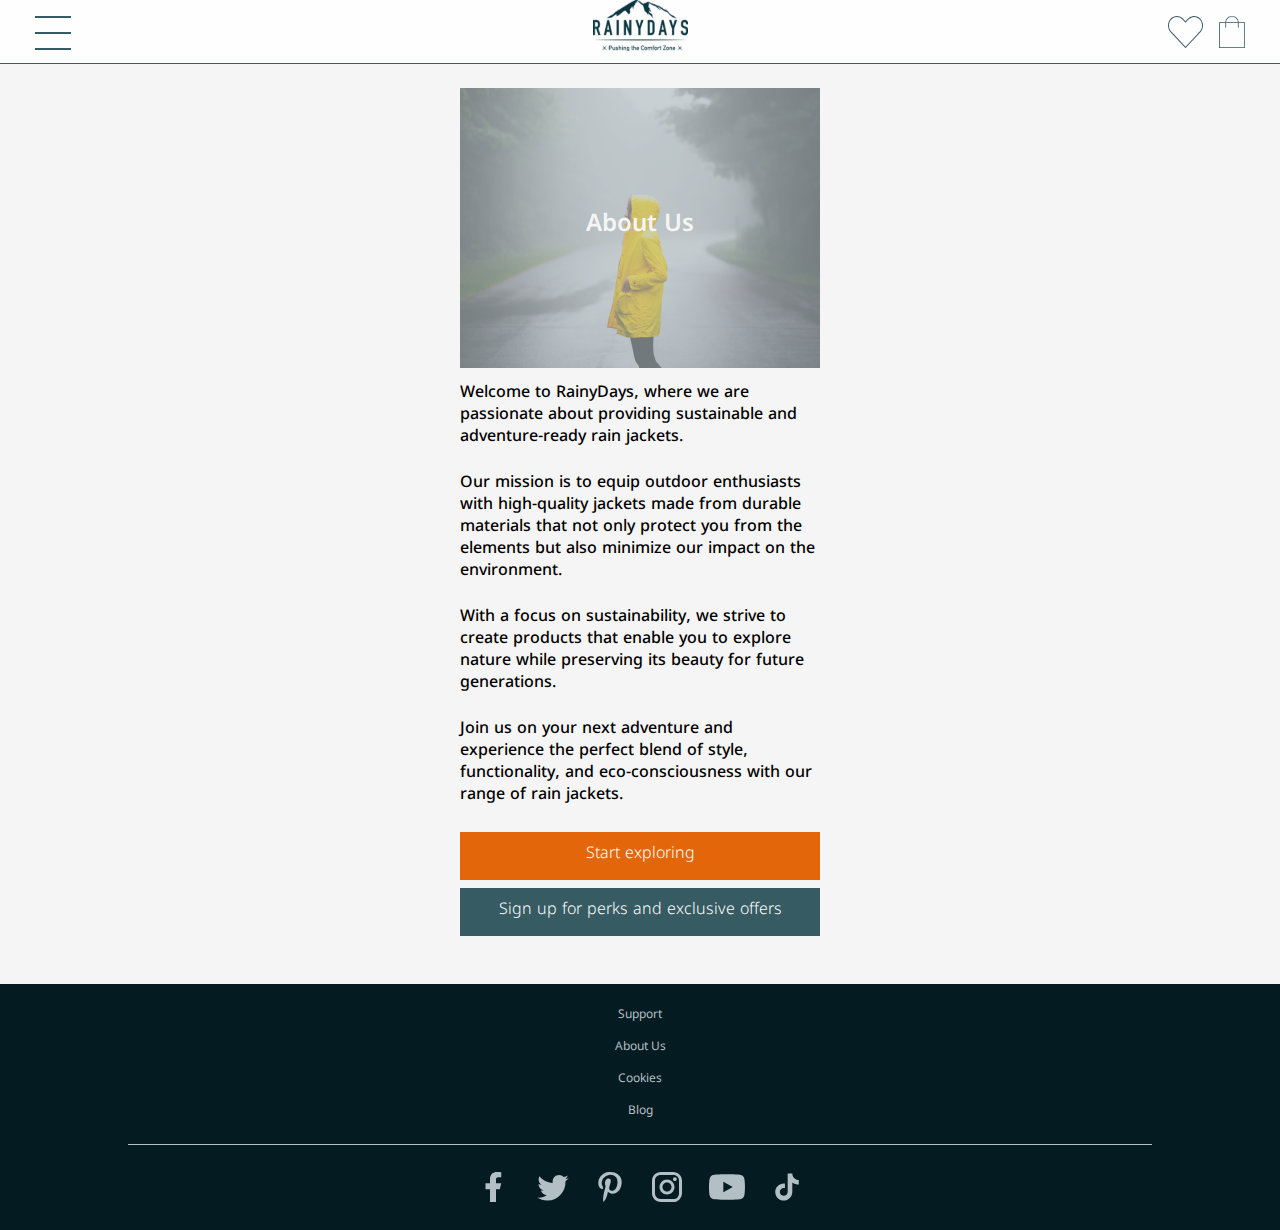
==== about.html @ fbd17219 "Finished about page" ====
<!DOCTYPE html>
<html lang="en">
<head>
    <link rel="preconnect" href="https://fonts.googleapis.com">
    <link rel="preconnect" href="https://fonts.gstatic.com" crossorigin>
    <link href="https://fonts.googleapis.com/css2?family=Noto+Sans+Kannada:wght@300;400;500;600;700&display=swap"
          rel="stylesheet">
    <meta name="viewport" content="width=device-width, initial-scale=1.0">
    <meta charset="UTF-8">
    <link rel="stylesheet" type="text/css" href="CSS/about.css"/>
    <title>Checkout</title>
</head>
<body>

<header>
    <nav>
        <div class="nav-left">
            <a>
                <svg width="36" height="34" viewBox="0 0 36 34" fill="none" xmlns="http://www.w3.org/2000/svg">
                    <line x1="36" y1="1" x2="-7.15277e-08" y2="0.999996" stroke="#365B63" stroke-width="2"/>
                    <line x1="36" y1="33" x2="-7.15277e-08" y2="33" stroke="#365B63" stroke-width="2"/>
                    <line x1="36" y1="17" x2="-7.15277e-08" y2="17" stroke="#365B63" stroke-width="2"/>
                </svg>
            </a>
        </div>
        <div class="nav-right">
            <div class="nav-right-heart">
                <a>
                    <svg width="35" height="32" viewBox="0 0 35 32" fill="none" xmlns="http://www.w3.org/2000/svg">
                        <path d="M8.88546 0C6.60737 0 4.3276 0.929195 2.596 2.78883C-0.867218 6.50797 -0.863445 12.4801 2.596 16.2025L17.1347 31.8442C17.1802 31.8933 17.2354 31.9325 17.2969 31.9593C17.3583 31.9861 17.4246 32 17.4917 32C17.5588 32 17.6251 31.9861 17.6865 31.9593C17.748 31.9325 17.8032 31.8933 17.8487 31.8442C22.7019 26.6323 27.5495 21.4298 32.4026 16.2177C35.8658 12.4985 35.8658 6.53845 32.4026 2.81914C28.9394 -0.900176 23.2869 -0.900254 19.8237 2.81914L17.4993 5.30484L15.1597 2.78883C13.4281 0.929195 11.1635 0 8.88546 0ZM8.88546 0.954871C10.8959 0.954871 12.9064 1.78628 14.4609 3.45572L17.1499 6.35065C17.1954 6.39978 17.2506 6.43897 17.3121 6.46578C17.3735 6.49259 17.4398 6.50645 17.5069 6.50645C17.574 6.50645 17.6403 6.49259 17.7017 6.46578C17.7632 6.43897 17.8184 6.39978 17.8639 6.35065L20.5377 3.47088C23.6467 0.13188 28.5796 0.131948 31.6886 3.47088C34.7976 6.8098 34.7976 12.212 31.6886 15.5508C26.9549 20.6346 22.233 25.7298 17.4993 30.8135L3.31002 15.5356C0.203603 12.1931 0.201026 6.79446 3.31002 3.45572C4.86453 1.78628 6.87499 0.954871 8.88546 0.954871Z"
                              fill="#365B63"/>
                    </svg>
                </a>
            </div>
            <div class="nav-right-bag">
                <a>
                    <svg width="26" height="32" viewBox="0 0 26 32" fill="none" xmlns="http://www.w3.org/2000/svg">
                        <path d="M26 6.25061H19.6585C19.4604 2.75184 16.5671 0 13 0C9.43293 0 6.53963 2.75184 6.34146 6.25061H0V32H25.9604V6.25061H26ZM13 0.786241C16.1311 0.786241 18.6677 3.18428 18.8659 6.25061H7.13415C7.33232 3.22359 9.8689 0.786241 13 0.786241ZM25.2073 31.2138H0.792683V7.03686H6.30183V11.4005C6.30183 11.6364 6.46036 11.7936 6.69817 11.7936C6.93597 11.7936 7.09451 11.6364 7.09451 11.4005V7.03686H18.9055V11.4005C18.9055 11.6364 19.064 11.7936 19.3018 11.7936C19.5396 11.7936 19.6982 11.6364 19.6982 11.4005V7.03686H25.2073V31.2138Z"
                              fill="#365B63"/>
                    </svg>
                </a>
            </div>
        </div>
    </nav>
    <div class="nav-center">
        <a href="index.html">
            <svg width="95" height="51" viewBox="0 0 95 51" fill="none" xmlns="http://www.w3.org/2000/svg"
                 xmlns:xlink="http://www.w3.org/1999/xlink">
                <rect width="95" height="51" fill="url(#pattern0)"/>
                <defs>
                    <pattern id="pattern0" patternContentUnits="objectBoundingBox" width="1" height="1">
                        <use xlink:href="#image0_1_504" transform="matrix(0.00105374 0 0 0.00196285 0 -0.0015083)"/>
                    </pattern>
                    <image id="image0_1_504" width="949" height="511"
                           xlink:href="[data-uri]"/>
                </defs>
            </svg>
        </a>
    </div>
</header>

<main>
    <div class="banner">
        <h1>
            About Us
        </h1>
    </div>

    <article>
        <div>
            Welcome to RainyDays, where we are passionate about providing sustainable and adventure-ready rain jackets.
        </div>
        <div>
            Our mission is to equip outdoor enthusiasts with high-quality jackets made from durable materials that not only protect you from the elements but also minimize our impact on the environment.
        </div>
        <div>
            With a focus on sustainability, we strive to create products that enable you to explore nature while preserving its beauty for future generations.
        </div>
        <div>
            Join us on your next adventure and experience the perfect blend of style, functionality, and eco-consciousness with our range of rain jackets.
        </div>
    </article>

    <button class="explore-btn">
        <a href="products.html">
            Start exploring
        </a>
    </button>

    <button class="sign-up-btn">
        <a href="index.html">
            Sign up for perks and exclusive offers
        </a>
    </button>

</main>

<footer>
    <ul class="footer-links">
        <li>Support</li>
        <li>About Us</li>
        <li>Cookies</li>
        <li>Blog</li>
    </ul>
    <div class="footer-line">
    </div>
    <ul class="footer-social-icons">
        <li>
            <a>
                <svg width="36" height="36" viewBox="0 0 36 36" fill="none" xmlns="http://www.w3.org/2000/svg">
                    <path d="M21 20.25H24.75L26.25 14.25H21V11.25C21 9.705 21 8.25 24 8.25H26.25V3.21C25.761 3.1455 23.9145 3 21.9645 3C17.892 3 15 5.4855 15 10.05V14.25H10.5V20.25H15V33H21V20.25Z"
                          fill="#B2BFC4"/>
                </svg>
            </a>
        </li>
        <li>
            <a>
                <svg width="36" height="36" viewBox="0 0 36 36" fill="none" xmlns="http://www.w3.org/2000/svg">
                    <path d="M33.69 9C32.535 9.525 31.29 9.87 30 10.035C31.32 9.24 32.34 7.98 32.82 6.465C31.575 7.215 30.195 7.74 28.74 8.04C27.555 6.75 25.89 6 24 6C20.475 6 17.595 8.88 17.595 12.435C17.595 12.945 17.655 13.44 17.76 13.905C12.42 13.635 7.66503 11.07 4.50003 7.185C3.94503 8.13 3.63003 9.24 3.63003 10.41C3.63003 12.645 4.75503 14.625 6.49503 15.75C5.43003 15.75 4.44003 15.45 3.57003 15V15.045C3.57003 18.165 5.79003 20.775 8.73003 21.36C7.78612 21.6183 6.79517 21.6543 5.83503 21.465C6.24244 22.7437 7.04033 23.8626 8.11655 24.6644C9.19277 25.4662 10.4932 25.9105 11.835 25.935C9.56047 27.7357 6.74102 28.709 3.84003 28.695C3.33003 28.695 2.82003 28.665 2.31003 28.605C5.16003 30.435 8.55003 31.5 12.18 31.5C24 31.5 30.495 21.69 30.495 13.185C30.495 12.9 30.495 12.63 30.48 12.345C31.74 11.445 32.82 10.305 33.69 9Z"
                          fill="#B2BFC4"/>
                </svg>
            </a>
        </li>
        <li>
            <a>
                <svg width="30" height="30" viewBox="0 0 30 30" fill="none" xmlns="http://www.w3.org/2000/svg">
                    <g clip-path="url(#clip0_1_566)">
                        <path d="M12.9255 19.8405C12.1365 23.9715 11.175 27.9315 8.32348 30C7.44448 23.757 9.61498 19.0695 10.6245 14.0925C8.90398 11.1975 10.8315 5.37447 14.457 6.80997C18.9195 8.57397 10.593 17.568 16.182 18.693C22.0185 19.8645 24.4005 8.56797 20.781 4.89447C15.5535 -0.41253 5.56198 4.76997 6.79198 12.3675C7.09048 14.2245 9.00898 14.787 7.55848 17.3505C4.21198 16.6095 3.21298 13.9695 3.34198 10.4505C3.54898 4.69047 8.51548 0.65997 13.4985 0.10047C19.8 -0.60603 25.7145 2.41497 26.532 8.34147C27.4515 15.033 23.688 22.281 16.9485 21.759C15.1215 21.6165 14.3565 20.7105 12.9255 19.8405Z"
                              fill="#B2BFC4"/>
                    </g>
                    <defs>
                        <clipPath id="clip0_1_566">
                            <rect width="30" height="30" fill="white"/>
                        </clipPath>
                    </defs>
                </svg>
            </a>
        </li>
        <li>
            <a>
                <svg width="36" height="36" viewBox="0 0 36 36" fill="none" xmlns="http://www.w3.org/2000/svg">
                    <path d="M11.7 3H24.3C29.1 3 33 6.9 33 11.7V24.3C33 26.6074 32.0834 28.8203 30.4518 30.4518C28.8202 32.0834 26.6074 33 24.3 33H11.7C6.89997 33 2.99997 29.1 2.99997 24.3V11.7C2.99997 9.39262 3.91657 7.17974 5.54814 5.54817C7.17971 3.9166 9.39259 3 11.7 3ZM11.4 6C9.9678 6 8.59429 6.56893 7.58159 7.58162C6.5689 8.59432 5.99997 9.96783 5.99997 11.4V24.6C5.99997 27.585 8.41497 30 11.4 30H24.6C26.0321 30 27.4057 29.4311 28.4183 28.4184C29.431 27.4057 30 26.0322 30 24.6V11.4C30 8.415 27.585 6 24.6 6H11.4ZM25.875 8.25C26.3722 8.25 26.8492 8.44754 27.2008 8.79917C27.5524 9.15081 27.75 9.62772 27.75 10.125C27.75 10.6223 27.5524 11.0992 27.2008 11.4508C26.8492 11.8025 26.3722 12 25.875 12C25.3777 12 24.9008 11.8025 24.5491 11.4508C24.1975 11.0992 24 10.6223 24 10.125C24 9.62772 24.1975 9.15081 24.5491 8.79917C24.9008 8.44754 25.3777 8.25 25.875 8.25ZM18 10.5C19.9891 10.5 21.8967 11.2902 23.3033 12.6967C24.7098 14.1032 25.5 16.0109 25.5 18C25.5 19.9891 24.7098 21.8968 23.3033 23.3033C21.8967 24.7098 19.9891 25.5 18 25.5C16.0108 25.5 14.1032 24.7098 12.6967 23.3033C11.2901 21.8968 10.5 19.9891 10.5 18C10.5 16.0109 11.2901 14.1032 12.6967 12.6967C14.1032 11.2902 16.0108 10.5 18 10.5ZM18 13.5C16.8065 13.5 15.6619 13.9741 14.818 14.818C13.9741 15.6619 13.5 16.8065 13.5 18C13.5 19.1935 13.9741 20.3381 14.818 21.182C15.6619 22.0259 16.8065 22.5 18 22.5C19.1934 22.5 20.338 22.0259 21.1819 21.182C22.0259 20.3381 22.5 19.1935 22.5 18C22.5 16.8065 22.0259 15.6619 21.1819 14.818C20.338 13.9741 19.1934 13.5 18 13.5Z"
                          fill="#B2BFC4"/>
                </svg>
            </a>
        </li>
        <li>
            <a>
                <svg width="36" height="36" viewBox="0 0 36 36" fill="none" xmlns="http://www.w3.org/2000/svg">
                    <path d="M35.247 9.279C35.0436 8.51292 34.6425 7.81371 34.0839 7.2514C33.5253 6.68909 32.8287 6.28342 32.064 6.07501C29.2575 5.31751 18 5.3175 18 5.3175C18 5.3175 6.7425 5.31751 3.9345 6.07501C3.17011 6.28378 2.47394 6.6896 1.91562 7.25188C1.35729 7.81415 0.956387 8.51316 0.753 9.279C0 12.105 0 18 0 18C0 18 0 23.895 0.753 26.721C0.956379 27.4871 1.35746 28.1863 1.91609 28.7486C2.47471 29.3109 3.17127 29.7166 3.936 29.925C6.7425 30.6825 18 30.6825 18 30.6825C18 30.6825 29.2575 30.6825 32.0655 29.925C32.8303 29.7167 33.5269 29.3111 34.0856 28.7488C34.6442 28.1864 35.0453 27.4872 35.2485 26.721C36 23.895 36 18 36 18C36 18 36 12.105 35.247 9.279ZM14.3175 23.352V12.648L23.727 18L14.3175 23.352Z"
                          fill="#B2BFC4"/>
                </svg>
            </a>
        </li>
        <li>
            <a>
                <svg width="36" height="36" viewBox="0 0 36 36" fill="none" xmlns="http://www.w3.org/2000/svg">
                    <path d="M24.9 8.73C23.8747 7.55943 23.3096 6.05615 23.31 4.5H18.675V23.1C18.6393 24.1065 18.2143 25.0599 17.4897 25.7594C16.765 26.4589 15.7972 26.8499 14.79 26.85C12.66 26.85 10.89 25.11 10.89 22.95C10.89 20.37 13.38 18.435 15.945 19.23V14.49C10.77 13.8 6.24003 17.82 6.24003 22.95C6.24003 27.945 10.38 31.5 14.775 31.5C19.485 31.5 23.31 27.675 23.31 22.95V13.515C25.1895 14.8648 27.4461 15.589 29.76 15.585V10.95C29.76 10.95 26.94 11.085 24.9 8.73Z"
                          fill="#B2BFC4"/>
                </svg>
            </a>
        </li>
    </ul>
</footer>

</body>
</html>
---- CSS/about.css ----
:root {
    --primary: #365B63;
    --secondary: #F5F5F5;
    --tertiary: #041B21;
    --cta: #E3660A;
    --placeholder: #B2BFC4;

}

* {
    box-sizing: border-box;
    font-family: 'Noto Sans Kannada', sans-serif;
}

body {
    width: 100vw;
    /*margin: 0 35px;*/
    margin: 0;
    min-height: 100vh;
    background-color: var(--secondary);
    /*display: flex;*/
    /*align-items: center;*/
    /*justify-content: center;*/
}

header {
    position: relative;
    width: 100%;
}

nav {
    height: 64px;
    width: 100%;
    display: flex;
    align-items: center;
    justify-content: space-between;
    padding: 0 35px;
    background-color: #FEFEFE;
    border-bottom: 1px solid var(--primary);
    position: absolute;
}

.nav-left {
    width: 36px;
    height: 32px;
}

.nav-center {
    display: flex;
    justify-content: center;
    top: 0;
    position: relative;
    height: 64px;
    width: 100%;
}

.nav-right {
    display: flex;
    margin: 0;
    padding: 0;
}

.nav-right-heart {
    width: 35px;
    height: 32px;
}

.nav-right-bag {
    width: 26px;
    height: 32px;
    margin-left: 16px;
}

main {
    margin-top: 1.5rem;
    display: flex;
    flex-direction: column;
    justify-content: center;
    align-items: center;
}

.banner {
    display: flex;
    justify-content: center;
    align-items: center;
    height: 280px;
    width: 360px;
    background-image: url("../assets/images/about.png");
    box-shadow: inset 0 0 0 1000px rgba(178, 191, 196, 20%);
    background-size: cover;
    margin-bottom: 1rem;
}

h1 {
    color: var(--secondary);
    font-weight: 600;
    font-size: 1.5rem;
}

article {
    width: 360px;
    font-size: 1rem;
    font-weight: 500;
}

article div {
    margin-bottom: 1.5rem;
}

button a {
    font-weight: 300;
    font-size: 1rem;
    text-decoration: none;
    color: #FFFFFF;
}

button a:visited {
    box-shadow: #041B21;
}

.explore-btn {
    height: 3rem;
    width: 360px;
    margin-bottom: .5rem;
    /*color: #FFFFFF;*/
    background-color: var(--cta);
    border: none;
}

.sign-up-btn {
    height: 3rem;
    width: 360px;
    background-color: var(--primary);
    /*color: #FFFFFF;*/
    border: none;
}

footer {
    display: flex;
    justify-content: center;
    align-items: center;
    flex-direction: column;
    height: 246px;
    width: 100%;
    background-color: #041B21;
    margin-top: 48px;
}

.footer-links {
    color: #B2BFC4;
    padding: 16px;
    margin: 0;
    list-style-type: none;
    text-align: center;
    font-size: 12px;
    font-weight: 400;
}

.footer-links li {
    padding: 8px;
}

.footer-line {
    height: 1px;
    width: 80%;
    background-color: #B2BFC4;
}

.footer-social-icons {
    list-style-type: none;
    display: flex;
    justify-content: center;
    align-items: center;
    gap: 1.5rem;
    padding: 0;
    margin-top: 24px;
}
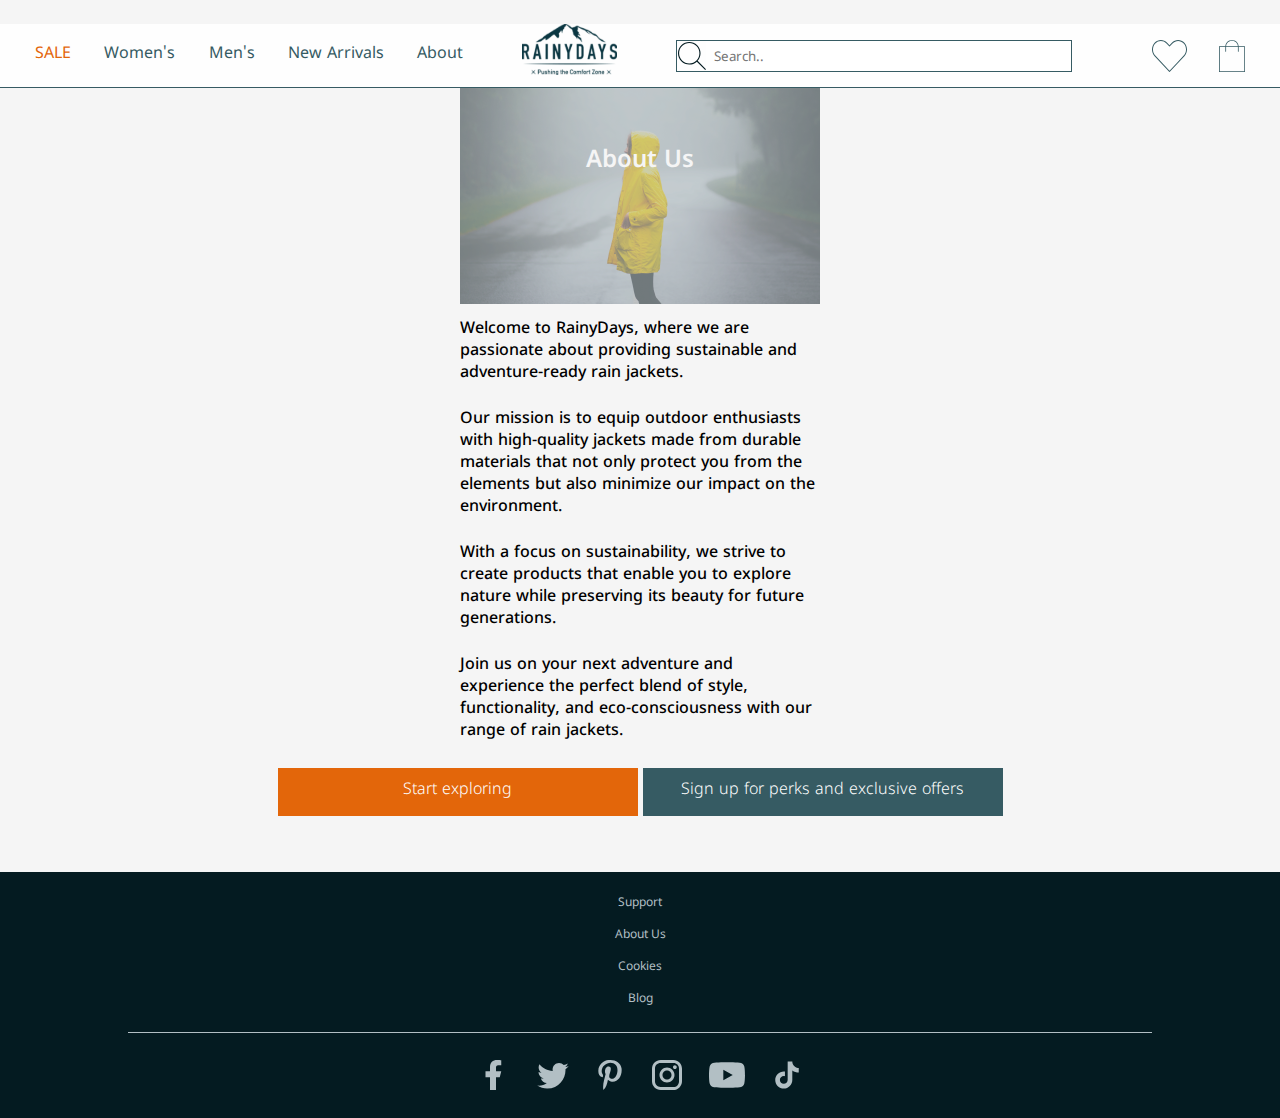
==== commit 565247da: "Forgot to branch, but finished the rest of pages and added media query" ====
--- a/about.html
+++ b/about.html
@@ -8,32 +8,67 @@
     <meta name="viewport" content="width=device-width, initial-scale=1.0">
     <meta charset="UTF-8">
     <link rel="stylesheet" type="text/css" href="CSS/about.css"/>
-    <title>Checkout</title>
+    <link rel="stylesheet" type="text/css" href="CSS/header-footer.css"/>
+    <title>About</title>
 </head>
 <body>
 
 <header>
     <nav>
         <div class="nav-left">
-            <a>
+            <a class="burger-menu-mobile">
                 <svg width="36" height="34" viewBox="0 0 36 34" fill="none" xmlns="http://www.w3.org/2000/svg">
                     <line x1="36" y1="1" x2="-7.15277e-08" y2="0.999996" stroke="#365B63" stroke-width="2"/>
                     <line x1="36" y1="33" x2="-7.15277e-08" y2="33" stroke="#365B63" stroke-width="2"/>
                     <line x1="36" y1="17" x2="-7.15277e-08" y2="17" stroke="#365B63" stroke-width="2"/>
                 </svg>
             </a>
+            <div class="desktop-nav-links">
+                <a href="index.html">SALE</a>
+                <a href="products.html">Women's</a>
+                <a href="products.html">Men's</a>
+                <a href="products.html">New Arrivals</a>
+                <a href="about.html">About</a>
+            </div>
+        </div>
+        <div class="nav-center">
+            <a href="index.html">
+                <svg width="95" height="51" viewBox="0 0 95 51" fill="none" xmlns="http://www.w3.org/2000/svg"
+                     xmlns:xlink="http://www.w3.org/1999/xlink">
+                    <rect width="95" height="51" fill="url(#pattern0)"/>
+                    <defs>
+                        <pattern id="pattern0" patternContentUnits="objectBoundingBox" width="1" height="1">
+                            <use xlink:href="#image0_1_504" transform="matrix(0.00105374 0 0 0.00196285 0 -0.0015083)"/>
+                        </pattern>
+                        <image id="image0_1_504" width="949" height="511"
+                               xlink:href="[data-uri]"/>
+                    </defs>
+                </svg>
+            </a>
         </div>
         <div class="nav-right">
+            <div class="desktop-search-bar">
+                <form action="/index.html">
+                    <button type="submit">
+                        <svg width="28" height="28" viewBox="0 0 28 28" fill="none" xmlns="http://www.w3.org/2000/svg">
+                            <path d="M19.6233 18.8437C21.5086 16.7674 22.5428 14.1024 22.5428 11.2704C22.5428 8.25542 21.3734 5.4234 19.2414 3.29938C14.8422 -1.09979 7.6906 -1.09979 3.29938 3.29938C-1.09979 7.69856 -1.09979 14.8502 3.29938 19.2414C5.4234 21.3813 8.25542 22.5507 11.2704 22.5507C14.0945 22.5507 16.7594 21.5166 18.8437 19.6312L27.2124 28L28 27.2124L19.6233 18.8437ZM18.4539 18.4618C16.5367 20.379 13.9831 21.437 11.2704 21.437C8.55771 21.437 6.00412 20.379 4.08694 18.4618C0.125292 14.5002 0.125292 8.05654 4.08694 4.09489C6.06776 2.11407 8.66908 1.11968 11.2704 1.11968C13.8717 1.11968 16.473 2.11407 18.4539 4.09489C20.371 6.01207 21.4291 8.56567 21.4291 11.2784C21.4291 13.9911 20.371 16.5446 18.4539 18.4618Z"
+                                  fill="#041B21"/>
+                        </svg>
+                    </button>
+                    <label for="search"></label>
+                    <input id="search" type="text" placeholder="Search.." name="search" aria-placeholder="search">
+                </form>
+            </div>
             <div class="nav-right-heart">
-                <a>
+                <a href="index.html" aria-label="go to favorites">
                     <svg width="35" height="32" viewBox="0 0 35 32" fill="none" xmlns="http://www.w3.org/2000/svg">
                         <path d="M8.88546 0C6.60737 0 4.3276 0.929195 2.596 2.78883C-0.867218 6.50797 -0.863445 12.4801 2.596 16.2025L17.1347 31.8442C17.1802 31.8933 17.2354 31.9325 17.2969 31.9593C17.3583 31.9861 17.4246 32 17.4917 32C17.5588 32 17.6251 31.9861 17.6865 31.9593C17.748 31.9325 17.8032 31.8933 17.8487 31.8442C22.7019 26.6323 27.5495 21.4298 32.4026 16.2177C35.8658 12.4985 35.8658 6.53845 32.4026 2.81914C28.9394 -0.900176 23.2869 -0.900254 19.8237 2.81914L17.4993 5.30484L15.1597 2.78883C13.4281 0.929195 11.1635 0 8.88546 0ZM8.88546 0.954871C10.8959 0.954871 12.9064 1.78628 14.4609 3.45572L17.1499 6.35065C17.1954 6.39978 17.2506 6.43897 17.3121 6.46578C17.3735 6.49259 17.4398 6.50645 17.5069 6.50645C17.574 6.50645 17.6403 6.49259 17.7017 6.46578C17.7632 6.43897 17.8184 6.39978 17.8639 6.35065L20.5377 3.47088C23.6467 0.13188 28.5796 0.131948 31.6886 3.47088C34.7976 6.8098 34.7976 12.212 31.6886 15.5508C26.9549 20.6346 22.233 25.7298 17.4993 30.8135L3.31002 15.5356C0.203603 12.1931 0.201026 6.79446 3.31002 3.45572C4.86453 1.78628 6.87499 0.954871 8.88546 0.954871Z"
                               fill="#365B63"/>
                     </svg>
                 </a>
             </div>
-            <div class="nav-right-bag">
-                <a>
+            <div class="nav-right-bag" aria-label="go to shopping bag">
+                <a href="checkout.html">
                     <svg width="26" height="32" viewBox="0 0 26 32" fill="none" xmlns="http://www.w3.org/2000/svg">
                         <path d="M26 6.25061H19.6585C19.4604 2.75184 16.5671 0 13 0C9.43293 0 6.53963 2.75184 6.34146 6.25061H0V32H25.9604V6.25061H26ZM13 0.786241C16.1311 0.786241 18.6677 3.18428 18.8659 6.25061H7.13415C7.33232 3.22359 9.8689 0.786241 13 0.786241ZM25.2073 31.2138H0.792683V7.03686H6.30183V11.4005C6.30183 11.6364 6.46036 11.7936 6.69817 11.7936C6.93597 11.7936 7.09451 11.6364 7.09451 11.4005V7.03686H18.9055V11.4005C18.9055 11.6364 19.064 11.7936 19.3018 11.7936C19.5396 11.7936 19.6982 11.6364 19.6982 11.4005V7.03686H25.2073V31.2138Z"
                               fill="#365B63"/>
@@ -42,65 +77,60 @@
             </div>
         </div>
     </nav>
-    <div class="nav-center">
-        <a href="index.html">
-            <svg width="95" height="51" viewBox="0 0 95 51" fill="none" xmlns="http://www.w3.org/2000/svg"
-                 xmlns:xlink="http://www.w3.org/1999/xlink">
-                <rect width="95" height="51" fill="url(#pattern0)"/>
-                <defs>
-                    <pattern id="pattern0" patternContentUnits="objectBoundingBox" width="1" height="1">
-                        <use xlink:href="#image0_1_504" transform="matrix(0.00105374 0 0 0.00196285 0 -0.0015083)"/>
-                    </pattern>
-                    <image id="image0_1_504" width="949" height="511"
-                           xlink:href="[data-uri]"/>
-                </defs>
-            </svg>
-        </a>
-    </div>
 </header>
 
 <main>
-    <div class="banner">
-        <h1>
-            About Us
-        </h1>
-    </div>
+    <section class="desktop-left">
+        <div class="banner">
+            <h1>
+                About Us
+            </h1>
+        </div>
+    </section>
 
-    <article>
-        <div>
-            Welcome to RainyDays, where we are passionate about providing sustainable and adventure-ready rain jackets.
-        </div>
-        <div>
-            Our mission is to equip outdoor enthusiasts with high-quality jackets made from durable materials that not only protect you from the elements but also minimize our impact on the environment.
-        </div>
-        <div>
-            With a focus on sustainability, we strive to create products that enable you to explore nature while preserving its beauty for future generations.
-        </div>
-        <div>
-            Join us on your next adventure and experience the perfect blend of style, functionality, and eco-consciousness with our range of rain jackets.
-        </div>
-    </article>
+    <section class="desktop-middle">
+        <article>
+            <div>
+                Welcome to RainyDays, where we are passionate about providing sustainable and adventure-ready rain
+                jackets.
+            </div>
+            <div>
+                Our mission is to equip outdoor enthusiasts with high-quality jackets made from durable materials that
+                not only protect you from the elements but also minimize our impact on the environment.
+            </div>
+            <div>
+                With a focus on sustainability, we strive to create products that enable you to explore nature while
+                preserving its beauty for future generations.
+            </div>
+            <div>
+                Join us on your next adventure and experience the perfect blend of style, functionality, and
+                eco-consciousness with our range of rain jackets.
+            </div>
+        </article>
+    </section>
 
-    <button class="explore-btn">
-        <a href="products.html">
-            Start exploring
-        </a>
-    </button>
+    <section class="desktop-right">
+        <button class="explore-btn">
+            <a href="products.html">
+                Start exploring
+            </a>
+        </button>
 
-    <button class="sign-up-btn">
-        <a href="index.html">
-            Sign up for perks and exclusive offers
-        </a>
-    </button>
+        <button class="sign-up-btn">
+            <a href="index.html">
+                Sign up for perks and exclusive offers
+            </a>
+        </button>
+    </section>
 
 </main>
 
 <footer>
     <ul class="footer-links">
-        <li>Support</li>
-        <li>About Us</li>
-        <li>Cookies</li>
-        <li>Blog</li>
+        <li><a href="contact-support.html">Support</a></li>
+        <li><a href="about.html">About Us</a></li>
+        <li><a href="index.html">Cookies</a></li>
+        <li><a href="index.html">Blog</a></li>
     </ul>
     <div class="footer-line">
     </div>
--- a/CSS/header-footer.css
+++ b/CSS/header-footer.css
@@ -0,0 +1,297 @@
+:root {
+    --primary: #365B63;
+    --secondary: #F5F5F5;
+    --tertiary: #041B21;
+    --cta: #E3660A;
+    --placeholder: #B2BFC4;
+
+}
+
+* {
+    box-sizing: border-box;
+    font-family: 'Noto Sans Kannada', sans-serif;
+}
+
+body {
+    width: 100vw;
+    /*margin: 0 35px;*/
+    margin: 0;
+    min-height: 100vh;
+    /*display: flex;*/
+    /*align-items: center;*/
+    /*justify-content: center;*/
+}
+
+header {
+    position: relative;
+    width: 100%;
+}
+
+/* Nav-bar */
+
+nav {
+    height: 64px;
+    display: flex;
+    align-items: center;
+    justify-content: space-between;
+    padding: 0 35px;
+    background-color: #FEFEFE;
+    border-bottom: 1px solid var(--primary);
+}
+
+.desktop-nav-links {
+    display: none;
+}
+
+.desktop-nav-links a {
+    text-decoration: none;
+    color: var(--primary);
+}
+
+.desktop-nav-links a:hover {
+    text-decoration: underline;
+    font-weight: 600;
+}
+
+.desktop-nav-links a:nth-child(1) {
+    color: var(--cta);
+}
+
+.nav-left {
+    display: flex;
+    align-items: center;
+    width: 100%;
+    height: 100%;
+}
+
+.nav-left svg {
+    width: 36px;
+    height: 36px;
+}
+
+.nav-center {
+    width: 100%;
+    margin-left: auto;
+    margin-right: auto;
+}
+
+.desktop-search-bar {
+    display: none;
+}
+
+
+.nav-right {
+    display: flex;
+    align-items: center;
+    margin: 0;
+    padding: 0;
+    gap: 1rem;
+}
+
+.nav-right-heart {
+    width: 35px;
+    height: 32px;
+}
+
+.nav-right-bag {
+    width: 26px;
+    height: 32px;
+    /*margin-left: 16px;*/
+}
+
+.desktop-search-bar {
+    height: 32px;
+}
+
+.desktop-search-bar form {
+    display: flex;
+    padding-right: 4rem;
+}
+
+.desktop-search-bar input {
+    width: 366px;
+    height: 32px;
+    padding-top: .5rem;
+    padding-left: .5rem;
+    border-left: none;
+    border-top: 1px solid var(--primary);
+    border-bottom: 1px solid var(--primary);
+    border-right: 1px solid var(--primary);
+}
+
+.desktop-search-bar button[type="submit"] {
+    width: 30px;
+    height: 32px;
+    padding: 1px 0 0;
+    margin: 0;
+    border-right: none;
+    border-top: 1px solid var(--primary);
+    border-bottom: 1px solid var(--primary);
+    border-left: 1px solid var(--primary);
+    background-color: transparent;
+}
+
+
+/* Footer */
+
+footer {
+    display: flex;
+    justify-content: center;
+    align-items: center;
+    flex-direction: column;
+    height: 246px;
+    width: 100%;
+    background-color: #041B21;
+    margin-top: 48px;
+}
+
+.footer-links {
+    color: #B2BFC4;
+    padding: 16px;
+    margin: 0;
+    list-style-type: none;
+    text-align: center;
+    font-size: 12px;
+    font-weight: 400;
+}
+
+.footer-links li {
+    padding: 8px;
+}
+
+.footer-links a {
+    text-decoration: none;
+    color: #B2BFC4;
+}
+
+.footer-links a:hover {
+    text-decoration: underline;
+}
+
+.footer-line {
+    height: 1px;
+    width: 80%;
+    background-color: #B2BFC4;
+}
+
+.footer-social-icons {
+    list-style-type: none;
+    display: flex;
+    justify-content: center;
+    align-items: center;
+    gap: 1.5rem;
+    padding: 0;
+    margin-top: 24px;
+}
+
+
+/* Small (sm) */
+@media (min-width: 640px) {
+}
+
+/* Medium (md) */
+@media (min-width: 768px) {
+    /* Your styles for the medium breakpoint here */
+}
+
+/* Large (lg) */
+@media (min-width: 1024px) {
+    .desktop-nav-links {
+        display: flex;
+        width: 428px;
+        justify-content: space-between;
+    }
+
+    .nav-right {
+        width: 100%;
+    }
+
+    .nav-center {
+        display: flex;
+        justify-content: center;
+        padding: 0 2rem;
+    }
+
+    .burger-menu-mobile {
+        display: none;
+    }
+
+    .desktop-search-bar {
+        display: block;
+        height: 32px;
+    }
+
+    .desktop-search-bar form {
+        display: flex;
+        padding-right: 1rem;
+    }
+
+    .desktop-search-bar input {
+        width: 246px;
+        height: 32px;
+        padding-top: .5rem;
+        padding-left: .5rem;
+        border-left: none;
+        border-top: 1px solid var(--primary);
+        border-bottom: 1px solid var(--primary);
+        border-right: 1px solid var(--primary);
+    }
+
+    .desktop-search-bar button[type="submit"] {
+        width: 30px;
+        height: 32px;
+        padding: 1px 0 0;
+        margin: 0;
+        border-right: none;
+        border-top: 1px solid var(--primary);
+        border-bottom: 1px solid var(--primary);
+        border-left: 1px solid var(--primary);
+        background-color: transparent;
+    }
+
+
+    /* Your styles for the large breakpoint here */
+}
+
+/* Extra Large (xl) */
+@media (min-width: 1280px) {
+    .desktop-search-bar {
+        display: block;
+        height: 32px;
+    }
+
+    .desktop-search-bar form {
+        display: flex;
+        padding-right: 4rem;
+    }
+
+    .desktop-search-bar input {
+        width: 366px;
+        height: 32px;
+        padding-top: .5rem;
+        padding-left: .5rem;
+        border-left: none;
+        border-top: 1px solid var(--primary);
+        border-bottom: 1px solid var(--primary);
+        border-right: 1px solid var(--primary);
+    }
+
+    .desktop-search-bar button[type="submit"] {
+        width: 30px;
+        height: 32px;
+        padding: 1px 0 0;
+        margin: 0;
+        border-right: none;
+        border-top: 1px solid var(--primary);
+        border-bottom: 1px solid var(--primary);
+        border-left: 1px solid var(--primary);
+        background-color: transparent;
+    }
+
+    /* Your styles for the extra large breakpoint here */
+}
+
+/* 2XL (2xl) */
+@media (min-width: 1536px) {
+    /* Your styles for the 2XL breakpoint here */
+}
